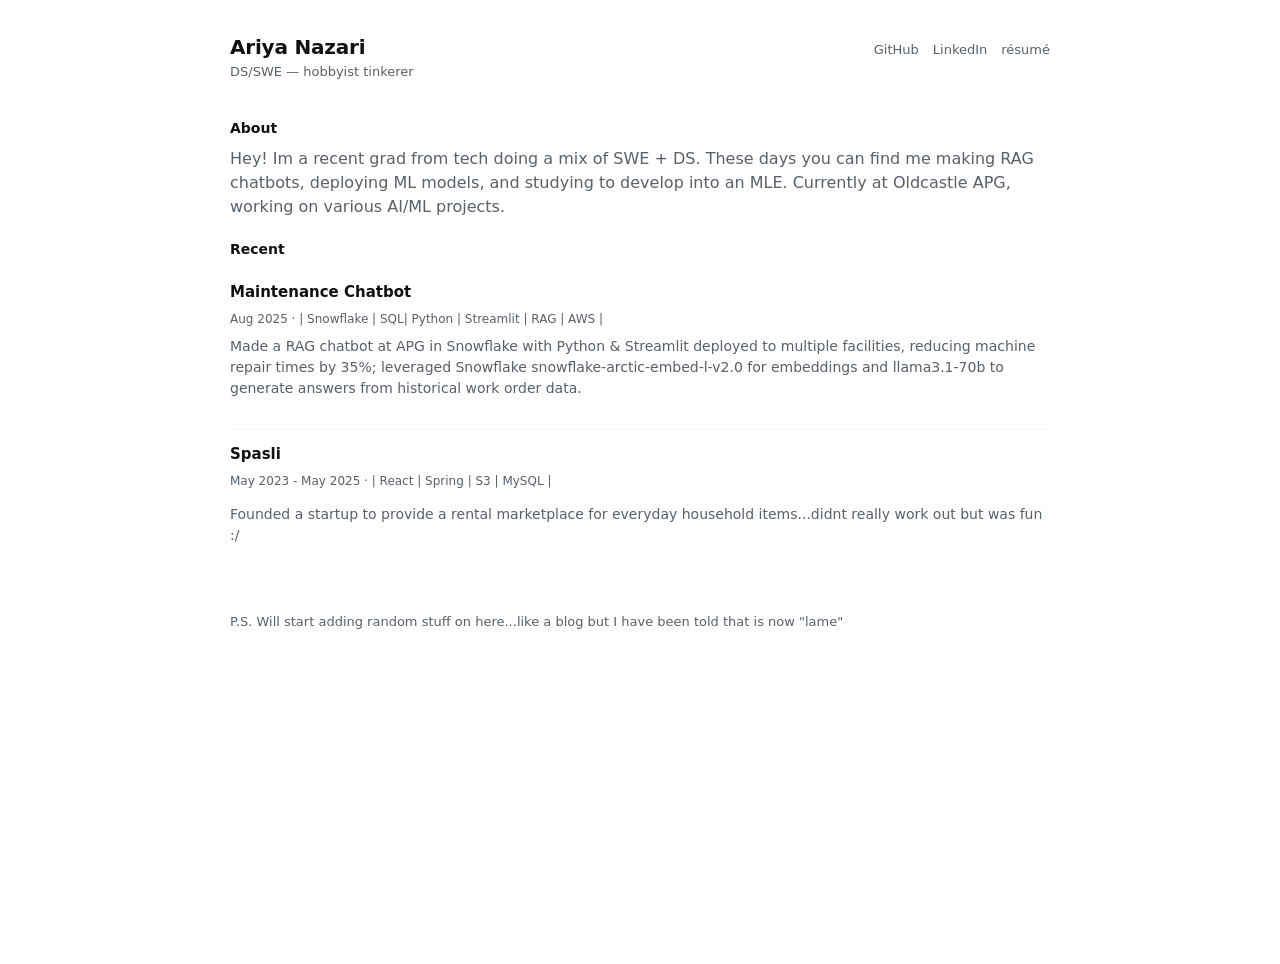
==== index.html @ 2fdd9da3 "Add files via upload" ====
<!doctype html>
<html lang="en">
<head>
  <meta charset="utf-8" />
  <meta name="viewport" content="width=device-width,initial-scale=1" />
  <title>Ariya Nazari</title>
  <meta name="description" content="My personal site for sharing random stuff" />
  <link rel="icon" href="https://www.svgrepo.com/show/440512/rick.svg">
  
  <style>
    :root{
      --bg:#fff;
      --fg:#111;
      --muted:#586069;
      --accent:#0b5cff;
      --mono: ui-monospace, SFMono-Regular, Menlo, Monaco, 'Roboto Mono', 'Courier New', monospace;
      color-scheme: light;
    }
    @media (prefers-color-scheme: dark){
      :root{ --bg:#0b0b0c; --fg:#e6eef8; --muted:#94a3b8; --accent:#6ea8ff; color-scheme: dark; }
    }
    html,body{height:100%;}
    body{
      margin:0;
      font-family: Inter, ui-sans-serif, system-ui, -apple-system, 'Segoe UI', Roboto, 'Helvetica Neue', Arial;
      background:var(--bg);
      color:var(--fg);
      -webkit-font-smoothing:antialiased;
      -moz-osx-font-smoothing:grayscale;
      line-height:1.5;
      padding:32px 20px;
      display:flex;
      justify-content:center;
    }
    .wrap{max-width:820px;width:100%;}
    header{
      display:flex;align-items:baseline;justify-content:space-between;gap:16px;margin-bottom:28px;
    }
    .brand{display:flex;flex-direction:column}
    h1{font-size:20px;margin:0;font-weight:600;letter-spacing:-0.2px}
    .subtitle{color:var(--muted);font-size:13px}

    nav{display:flex;gap:14px;align-items:center}
    a{color:inherit;text-decoration:none}
    .link{font-size:13px;color:var(--muted)}
    .link:hover{color:var(--fg);text-decoration:underline}

    main{padding-top:8px}
    .lead{font-size:15px;margin:0 0 18px;color:var(--muted)}

    .posts{display:flex;flex-direction:column;gap:18px}
    .post{padding:12px 0;border-top:1px solid rgba(0,0,0,0.04)}
    .post:first-child{border-top:0}
    .post-title{font-size:15px;margin:0;font-weight:600}
    .meta{font-size:12px;color:var(--muted);margin-top:6px}
    .post .excerpt{margin:8px 0 0;color:var(--muted);font-size:14px}

    footer{margin-top:40px;color:var(--muted);font-size:13px}

    
    .kbd{font-family:var(--mono);font-size:12px;padding:2px 6px;border-radius:6px;border:1px solid rgba(0,0,0,0.06);background:rgba(0,0,0,0.02)}

    @media (max-width:520px){
      body{padding:20px}
      header{flex-direction:column;align-items:flex-start;gap:8px}
    }
  </style>
</head>
<body>
  <div class="wrap">
    <header>
      <div class="brand">
        <h1>Ariya Nazari</h1>
        <div class="subtitle">DS/SWE — hobbyist tinkerer</div>
      </div>
      <nav aria-label="main navigation">
        <a class="link" href="https://github.com/mp20" target="_blank">GitHub</a>
        <a class="link" href="https://www.linkedin.com/in/ariyanazari/" target="_blank">LinkedIn</a>
        <a class="link" href="/Ariya_NazarI__Resume.pdf" target="_blank">résumé</a>        
      </nav>
    </header>

    <main>
    
      <section id="about" class="panel">
        <h2 style="font-size:14px;margin:0 0 8px">About</h2>
        <p style="margin:0 0 16px;color:var(--muted)">Hey! Im a recent grad from tech doing a mix of SWE + DS. These days you can find me making RAG chatbots, deploying ML models, and studying to develop into an MLE. Currently at Oldcastle APG, working on various AI/ML projects.</p>
      </section>

      <section id="projects">
        <h2 style="font-size:14px;margin:20px 0 8px">Recent</h2>
        <div class="posts" id="posts">          
          <article class="post">
            <a href="#" class="post-title">Maintenance Chatbot</a>
            <div class="meta">Aug 2025 · | Snowflake | SQL| Python | Streamlit | RAG | AWS |</div>
            <div class="excerpt">Made a RAG chatbot at APG in Snowflake with Python & Streamlit deployed to multiple facilities, reducing machine repair times
            by 35%; leveraged Snowflake snowflake-arctic-embed-l-v2.0 for embeddings and llama3.1-70b to generate answers from historical work order data.</div>
          </article>
         <article class="post">
            <a href="#" class="post-title">Spasli</a>
            <div class="meta">May 2023 - May 2025 · | React | Spring | S3 | MySQL |</div>
            <div class="excerpt">
            <p>Founded a startup to provide a rental marketplace for everyday household items...didnt really work out but was fun :/</p></div>
          </article>
        </div>
      </section>

      <footer>
        <div>P.S. Will start adding random stuff on here...like a blog but I have been told that is now "lame"</div>
      </footer>
    </main>
  </div>

</body>
</html>
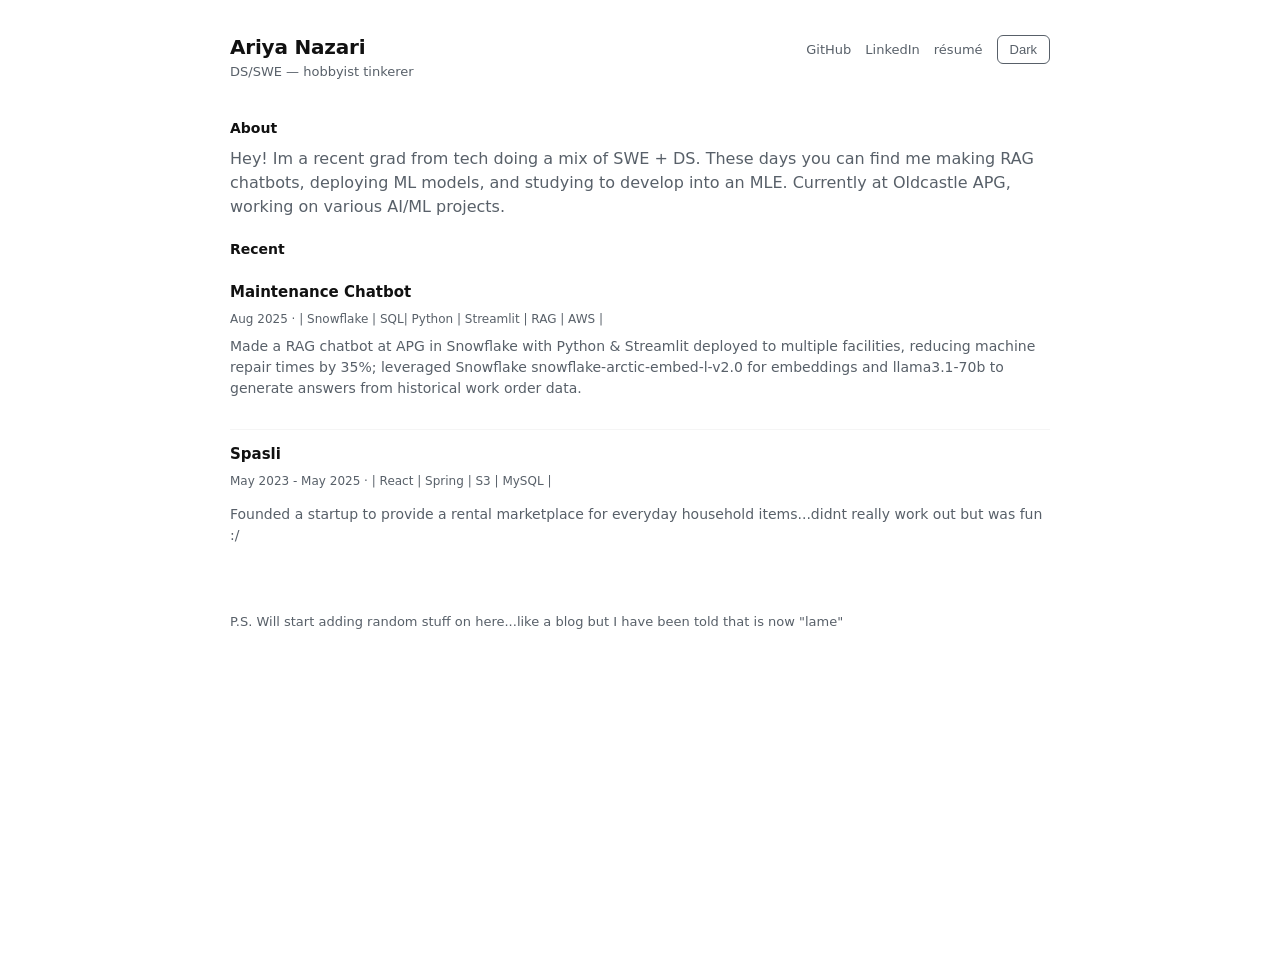
==== commit 33180a7a: "Update index.html dark/light mode" ====
--- a/index.html
+++ b/index.html
@@ -16,9 +16,24 @@
       --mono: ui-monospace, SFMono-Regular, Menlo, Monaco, 'Roboto Mono', 'Courier New', monospace;
       color-scheme: light;
     }
-    @media (prefers-color-scheme: dark){
-      :root{ --bg:#0b0b0c; --fg:#e6eef8; --muted:#94a3b8; --accent:#6ea8ff; color-scheme: dark; }
+    
+    
+    [data-theme="light"] {
+    --bg: #fff;
+    --fg: #111;
+    --muted: #586069;
+    --accent: #0b5cff;
+    color-scheme: light;
     }
+
+    [data-theme="dark"] {
+    --bg: #0b0b0c;
+    --fg: #e6eef8;
+    --muted: #94a3b8;
+    --accent: #6ea8ff;
+    color-scheme: dark;
+    }
+
     html,body{height:100%;}
     body{
       margin:0;
@@ -44,6 +59,23 @@
     a{color:inherit;text-decoration:none}
     .link{font-size:13px;color:var(--muted)}
     .link:hover{color:var(--fg);text-decoration:underline}
+
+    #theme-toggle {
+    font-size: 13px;
+    padding: 6px 12px;
+    border: 1px solid var(--muted);
+    border-radius: 6px;
+    background: transparent;
+    color: var(--muted);
+    transition: all 0.2s ease;
+    }
+
+    #theme-toggle:hover {
+    background: var(--muted);
+    color: var(--bg);
+    border-color: var(--fg);
+    }
+
 
     main{padding-top:8px}
     .lead{font-size:15px;margin:0 0 18px;color:var(--muted)}
@@ -76,7 +108,8 @@
       <nav aria-label="main navigation">
         <a class="link" href="https://github.com/mp20" target="_blank">GitHub</a>
         <a class="link" href="https://www.linkedin.com/in/ariyanazari/" target="_blank">LinkedIn</a>
-        <a class="link" href="/Ariya_NazarI__Resume.pdf" target="_blank">résumé</a>        
+        <a class="link" href="/Ariya_NazarI__Resume.pdf" target="_blank">résumé</a>   
+        <button id="theme-toggle" class="link" style="font-size:13px;"></button>     
       </nav>
     </header>
 
@@ -110,6 +143,33 @@
       </footer>
     </main>
   </div>
+  
 
+<script>
+  const toggleBtn = document.getElementById('theme-toggle');
+  const root = document.documentElement;
+  const storedTheme = localStorage.getItem('theme');
+
+  function updateButtonLabel(theme) {
+    toggleBtn.textContent = theme === 'dark' ? 'Light' : 'Dark';
+  }
+
+  if (storedTheme) {
+    root.setAttribute('data-theme', storedTheme);
+    updateButtonLabel(storedTheme);
+  } else {
+    const defaultTheme = 'light';
+    root.setAttribute('data-theme', defaultTheme);
+    updateButtonLabel(defaultTheme);
+  }
+
+  toggleBtn.addEventListener('click', () => {
+    const currentTheme = root.getAttribute('data-theme');
+    const newTheme = currentTheme === 'dark' ? 'light' : 'dark';
+    root.setAttribute('data-theme', newTheme);
+    localStorage.setItem('theme', newTheme);
+    updateButtonLabel(newTheme);
+  });
+</script>
 </body>
 </html>
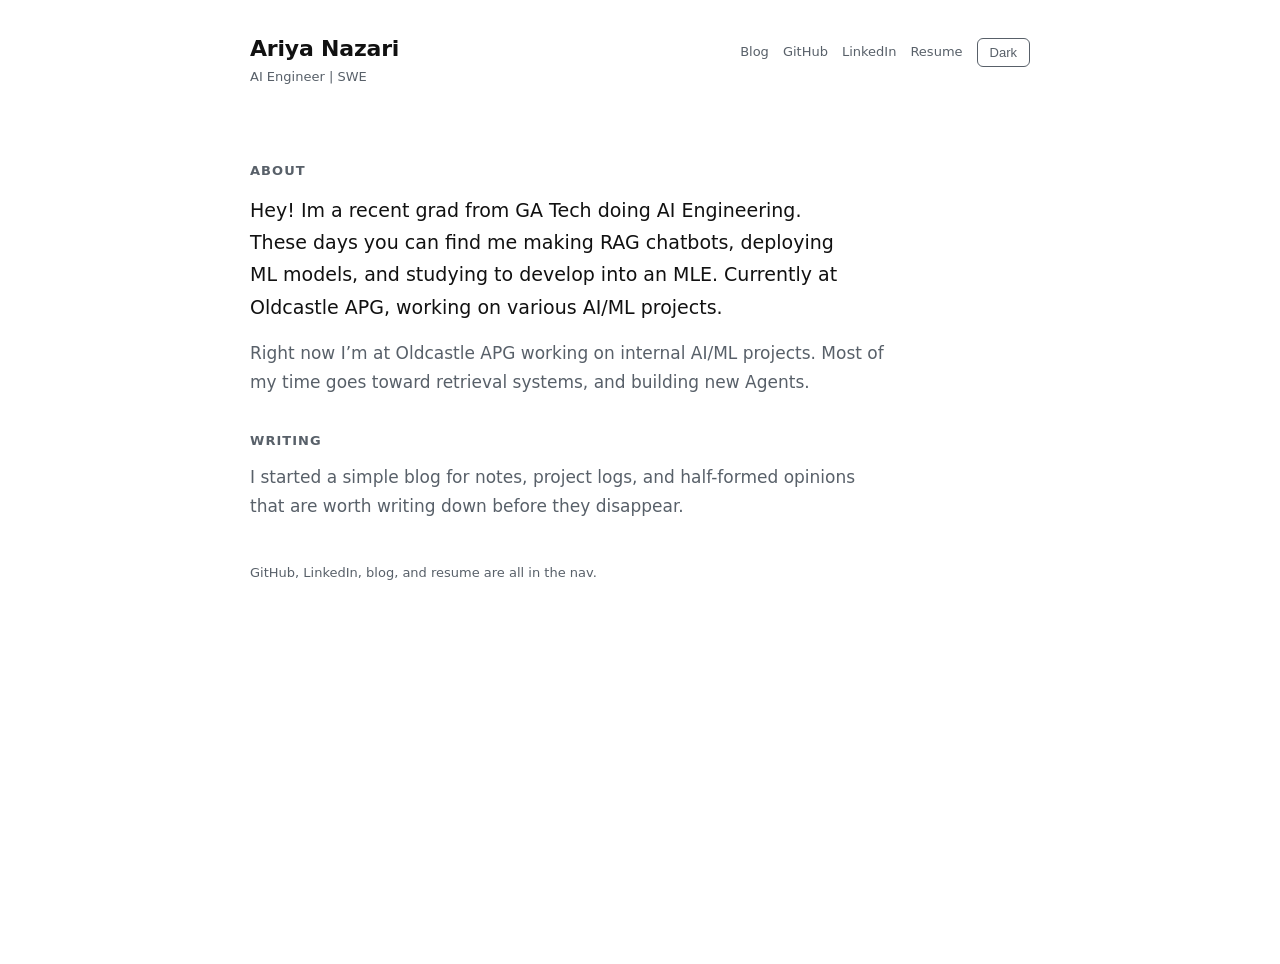
==== commit 609ea0b5: "blog" ====
--- a/index.html
+++ b/index.html
@@ -1,175 +1,302 @@
 <!doctype html>
 <html lang="en">
-<head>
-  <meta charset="utf-8" />
-  <meta name="viewport" content="width=device-width,initial-scale=1" />
-  <title>Ariya Nazari</title>
-  <meta name="description" content="My personal site for sharing random stuff" />
-  <link rel="icon" href="https://www.svgrepo.com/show/440512/rick.svg">
-  
-  <style>
-    :root{
-      --bg:#fff;
-      --fg:#111;
-      --muted:#586069;
-      --accent:#0b5cff;
-      --mono: ui-monospace, SFMono-Regular, Menlo, Monaco, 'Roboto Mono', 'Courier New', monospace;
-      color-scheme: light;
-    }
-    
-    
-    [data-theme="light"] {
-    --bg: #fff;
-    --fg: #111;
-    --muted: #586069;
-    --accent: #0b5cff;
-    color-scheme: light;
-    }
-
-    [data-theme="dark"] {
-    --bg: #0b0b0c;
-    --fg: #e6eef8;
-    --muted: #94a3b8;
-    --accent: #6ea8ff;
-    color-scheme: dark;
-    }
-
-    html,body{height:100%;}
-    body{
-      margin:0;
-      font-family: Inter, ui-sans-serif, system-ui, -apple-system, 'Segoe UI', Roboto, 'Helvetica Neue', Arial;
-      background:var(--bg);
-      color:var(--fg);
-      -webkit-font-smoothing:antialiased;
-      -moz-osx-font-smoothing:grayscale;
-      line-height:1.5;
-      padding:32px 20px;
-      display:flex;
-      justify-content:center;
-    }
-    .wrap{max-width:820px;width:100%;}
-    header{
-      display:flex;align-items:baseline;justify-content:space-between;gap:16px;margin-bottom:28px;
-    }
-    .brand{display:flex;flex-direction:column}
-    h1{font-size:20px;margin:0;font-weight:600;letter-spacing:-0.2px}
-    .subtitle{color:var(--muted);font-size:13px}
-
-    nav{display:flex;gap:14px;align-items:center}
-    a{color:inherit;text-decoration:none}
-    .link{font-size:13px;color:var(--muted)}
-    .link:hover{color:var(--fg);text-decoration:underline}
-
-    #theme-toggle {
-    font-size: 13px;
-    padding: 6px 12px;
-    border: 1px solid var(--muted);
-    border-radius: 6px;
-    background: transparent;
-    color: var(--muted);
-    transition: all 0.2s ease;
-    }
-
-    #theme-toggle:hover {
-    background: var(--muted);
-    color: var(--bg);
-    border-color: var(--fg);
-    }
-
-
-    main{padding-top:8px}
-    .lead{font-size:15px;margin:0 0 18px;color:var(--muted)}
-
-    .posts{display:flex;flex-direction:column;gap:18px}
-    .post{padding:12px 0;border-top:1px solid rgba(0,0,0,0.04)}
-    .post:first-child{border-top:0}
-    .post-title{font-size:15px;margin:0;font-weight:600}
-    .meta{font-size:12px;color:var(--muted);margin-top:6px}
-    .post .excerpt{margin:8px 0 0;color:var(--muted);font-size:14px}
-
-    footer{margin-top:40px;color:var(--muted);font-size:13px}
-
-    
-    .kbd{font-family:var(--mono);font-size:12px;padding:2px 6px;border-radius:6px;border:1px solid rgba(0,0,0,0.06);background:rgba(0,0,0,0.02)}
-
-    @media (max-width:520px){
-      body{padding:20px}
-      header{flex-direction:column;align-items:flex-start;gap:8px}
-    }
-  </style>
-</head>
-<body>
-  <div class="wrap">
-    <header>
-      <div class="brand">
-        <h1>Ariya Nazari</h1>
-        <div class="subtitle">DS/SWE — hobbyist tinkerer</div>
-      </div>
-      <nav aria-label="main navigation">
-        <a class="link" href="https://github.com/mp20" target="_blank">GitHub</a>
-        <a class="link" href="https://www.linkedin.com/in/ariyanazari/" target="_blank">LinkedIn</a>
-        <a class="link" href="/Ariya_NazarI__Resume.pdf" target="_blank">résumé</a>   
-        <button id="theme-toggle" class="link" style="font-size:13px;"></button>     
-      </nav>
-    </header>
-
-    <main>
-    
-      <section id="about" class="panel">
-        <h2 style="font-size:14px;margin:0 0 8px">About</h2>
-        <p style="margin:0 0 16px;color:var(--muted)">Hey! Im a recent grad from tech doing a mix of SWE + DS. These days you can find me making RAG chatbots, deploying ML models, and studying to develop into an MLE. Currently at Oldcastle APG, working on various AI/ML projects.</p>
-      </section>
-
-      <section id="projects">
-        <h2 style="font-size:14px;margin:20px 0 8px">Recent</h2>
-        <div class="posts" id="posts">          
-          <article class="post">
-            <a href="#" class="post-title">Maintenance Chatbot</a>
-            <div class="meta">Aug 2025 · | Snowflake | SQL| Python | Streamlit | RAG | AWS |</div>
-            <div class="excerpt">Made a RAG chatbot at APG in Snowflake with Python & Streamlit deployed to multiple facilities, reducing machine repair times
-            by 35%; leveraged Snowflake snowflake-arctic-embed-l-v2.0 for embeddings and llama3.1-70b to generate answers from historical work order data.</div>
-          </article>
-         <article class="post">
-            <a href="#" class="post-title">Spasli</a>
-            <div class="meta">May 2023 - May 2025 · | React | Spring | S3 | MySQL |</div>
-            <div class="excerpt">
-            <p>Founded a startup to provide a rental marketplace for everyday household items...didnt really work out but was fun :/</p></div>
-          </article>
+  <head>
+    <meta charset="utf-8" />
+    <meta name="viewport" content="width=device-width,initial-scale=1" />
+    <title>Ariya Nazari</title>
+    <meta
+      name="description"
+      content="My personal site for sharing random stuff"
+    />
+    <link rel="icon" href="https://www.svgrepo.com/show/440512/rick.svg" />
+
+    <style>
+      :root {
+        --bg: #fff;
+        --fg: #111;
+        --muted: #586069;
+        --accent: #0b5cff;
+        --mono:
+          ui-monospace, SFMono-Regular, Menlo, Monaco, "Roboto Mono",
+          "Courier New", monospace;
+        color-scheme: light;
+      }
+
+      [data-theme="light"] {
+        --bg: #fff;
+        --fg: #111;
+        --muted: #586069;
+        --accent: #0b5cff;
+        color-scheme: light;
+      }
+
+      [data-theme="dark"] {
+        --bg: #0b0b0c;
+        --fg: #e6eef8;
+        --muted: #94a3b8;
+        --accent: #6ea8ff;
+        color-scheme: dark;
+      }
+
+      html,
+      body {
+        height: 100%;
+      }
+      body {
+        margin: 0;
+        font-family:
+          Inter,
+          ui-sans-serif,
+          system-ui,
+          -apple-system,
+          "Segoe UI",
+          Roboto,
+          "Helvetica Neue",
+          Arial;
+        background: var(--bg);
+        color: var(--fg);
+        -webkit-font-smoothing: antialiased;
+        -moz-osx-font-smoothing: grayscale;
+        line-height: 1.58;
+        padding: 32px 20px;
+        display: flex;
+        justify-content: center;
+      }
+      .wrap {
+        max-width: 780px;
+        width: 100%;
+      }
+      header {
+        display: flex;
+        align-items: baseline;
+        justify-content: space-between;
+        gap: 16px;
+        margin-bottom: 32px;
+      }
+      .brand {
+        display: flex;
+        flex-direction: column;
+      }
+      h1 {
+        font-size: 22px;
+        margin: 0;
+        font-weight: 600;
+        letter-spacing: -0.2px;
+      }
+      .subtitle {
+        color: var(--muted);
+        font-size: 13px;
+      }
+
+      nav {
+        display: flex;
+        gap: 14px;
+        align-items: center;
+      }
+      a {
+        color: inherit;
+        text-decoration: none;
+      }
+      .link {
+        font-size: 13px;
+        color: var(--muted);
+      }
+      .link:hover {
+        color: var(--fg);
+        text-decoration: underline;
+      }
+
+      #theme-toggle {
+        font-size: 13px;
+        padding: 6px 12px;
+        border: 1px solid var(--muted);
+        border-radius: 6px;
+        background: transparent;
+        color: var(--muted);
+        transition: all 0.2s ease;
+      }
+
+      #theme-toggle:hover {
+        background: var(--muted);
+        color: var(--bg);
+        border-color: var(--fg);
+      }
+
+      main {
+        padding-top: 8px;
+      }
+      .lead {
+        font-size: 19px;
+        margin: 0 0 16px;
+        color: var(--fg);
+        line-height: 1.7;
+        max-width: 38rem;
+      }
+      .section {
+        margin-top: 34px;
+      }
+      .section-title {
+        font-size: 13px;
+        margin: 0 0 12px;
+        color: var(--muted);
+        letter-spacing: 0.08em;
+        text-transform: uppercase;
+      }
+      .section-copy {
+        margin: 0;
+        color: var(--muted);
+        font-size: 17px;
+        line-height: 1.7;
+        max-width: 40rem;
+      }
+
+      .posts {
+        display: flex;
+        flex-direction: column;
+        gap: 0;
+      }
+      .post {
+        padding: 16px 0;
+        border-top: 1px solid rgba(0, 0, 0, 0.06);
+      }
+      .post:first-child {
+        border-top: 0;
+      }
+      .post-title {
+        font-size: 20px;
+        margin: 0;
+        font-weight: 600;
+        letter-spacing: -0.01em;
+      }
+      .meta {
+        font-size: 12px;
+        color: var(--muted);
+        margin-top: 7px;
+        font-family: var(--mono);
+      }
+      .post .excerpt {
+        margin: 9px 0 0;
+        color: var(--muted);
+        font-size: 16px;
+        line-height: 1.65;
+        max-width: 42rem;
+      }
+
+      footer {
+        margin-top: 42px;
+        color: var(--muted);
+        font-size: 13px;
+      }
+
+      .kbd {
+        font-family: var(--mono);
+        font-size: 12px;
+        padding: 2px 6px;
+        border-radius: 6px;
+        border: 1px solid rgba(0, 0, 0, 0.06);
+        background: rgba(0, 0, 0, 0.02);
+      }
+
+      @media (max-width: 520px) {
+        body {
+          padding: 20px;
+        }
+        header {
+          flex-direction: column;
+          align-items: flex-start;
+          gap: 8px;
+        }
+      }
+    </style>
+  </head>
+  <body>
+    <div class="wrap">
+      <header>
+        <div class="brand">
+          <h1>Ariya Nazari</h1>
+          <div class="subtitle">AI Engineer | SWE</div>
         </div>
-      </section>
-
-      <footer>
-        <div>P.S. Will start adding random stuff on here...like a blog but I have been told that is now "lame"</div>
-      </footer>
-    </main>
-  </div>
-  
-
-<script>
-  const toggleBtn = document.getElementById('theme-toggle');
-  const root = document.documentElement;
-  const storedTheme = localStorage.getItem('theme');
-
-  function updateButtonLabel(theme) {
-    toggleBtn.textContent = theme === 'dark' ? 'Light' : 'Dark';
-  }
-
-  if (storedTheme) {
-    root.setAttribute('data-theme', storedTheme);
-    updateButtonLabel(storedTheme);
-  } else {
-    const defaultTheme = 'light';
-    root.setAttribute('data-theme', defaultTheme);
-    updateButtonLabel(defaultTheme);
-  }
-
-  toggleBtn.addEventListener('click', () => {
-    const currentTheme = root.getAttribute('data-theme');
-    const newTheme = currentTheme === 'dark' ? 'light' : 'dark';
-    root.setAttribute('data-theme', newTheme);
-    localStorage.setItem('theme', newTheme);
-    updateButtonLabel(newTheme);
-  });
-</script>
-</body>
+        <nav aria-label="main navigation">
+          <a class="link" href="/blog/">Blog</a>
+          <a class="link" href="https://github.com/mp20" target="_blank"
+            >GitHub</a
+          >
+          <a
+            class="link"
+            href="https://www.linkedin.com/in/ariyanazari/"
+            target="_blank"
+            >LinkedIn</a
+          >
+          <a
+            class="link"
+            href="/Ariya_Nazari_Resume_Redacted.pdf"
+            target="_blank"
+            >Resume</a
+          >
+          <button
+            id="theme-toggle"
+            class="link"
+            style="font-size: 13px"
+          ></button>
+        </nav>
+      </header>
+
+      <main>
+        <section id="about" class="section">
+          <h2 class="section-title">About</h2>
+          <p class="lead">
+            Hey! Im a recent grad from GA Tech doing AI Engineering. These days
+            you can find me making RAG chatbots, deploying ML models, and
+            studying to develop into an MLE. Currently at Oldcastle APG, working
+            on various AI/ML projects.
+          </p>
+          <p class="section-copy">
+            Right now I’m at Oldcastle APG working on internal AI/ML projects.
+            Most of my time goes toward retrieval systems, and building new
+            Agents.
+          </p>
+        </section>
+
+        <section id="writing" class="section">
+          <h2 class="section-title">Writing</h2>
+          <p class="section-copy">
+            I started a simple <a href="/blog/">blog</a> for notes, project
+            logs, and half-formed opinions that are worth writing down before
+            they disappear.
+          </p>
+        </section>
+
+        <footer>
+          <div>GitHub, LinkedIn, blog, and resume are all in the nav.</div>
+        </footer>
+      </main>
+    </div>
+
+    <script>
+      const toggleBtn = document.getElementById("theme-toggle");
+      const root = document.documentElement;
+      const storedTheme = localStorage.getItem("theme");
+
+      function updateButtonLabel(theme) {
+        toggleBtn.textContent = theme === "dark" ? "Light" : "Dark";
+      }
+
+      if (storedTheme) {
+        root.setAttribute("data-theme", storedTheme);
+        updateButtonLabel(storedTheme);
+      } else {
+        const defaultTheme = "light";
+        root.setAttribute("data-theme", defaultTheme);
+        updateButtonLabel(defaultTheme);
+      }
+
+      toggleBtn.addEventListener("click", () => {
+        const currentTheme = root.getAttribute("data-theme");
+        const newTheme = currentTheme === "dark" ? "light" : "dark";
+        root.setAttribute("data-theme", newTheme);
+        localStorage.setItem("theme", newTheme);
+        updateButtonLabel(newTheme);
+      });
+    </script>
+  </body>
 </html>
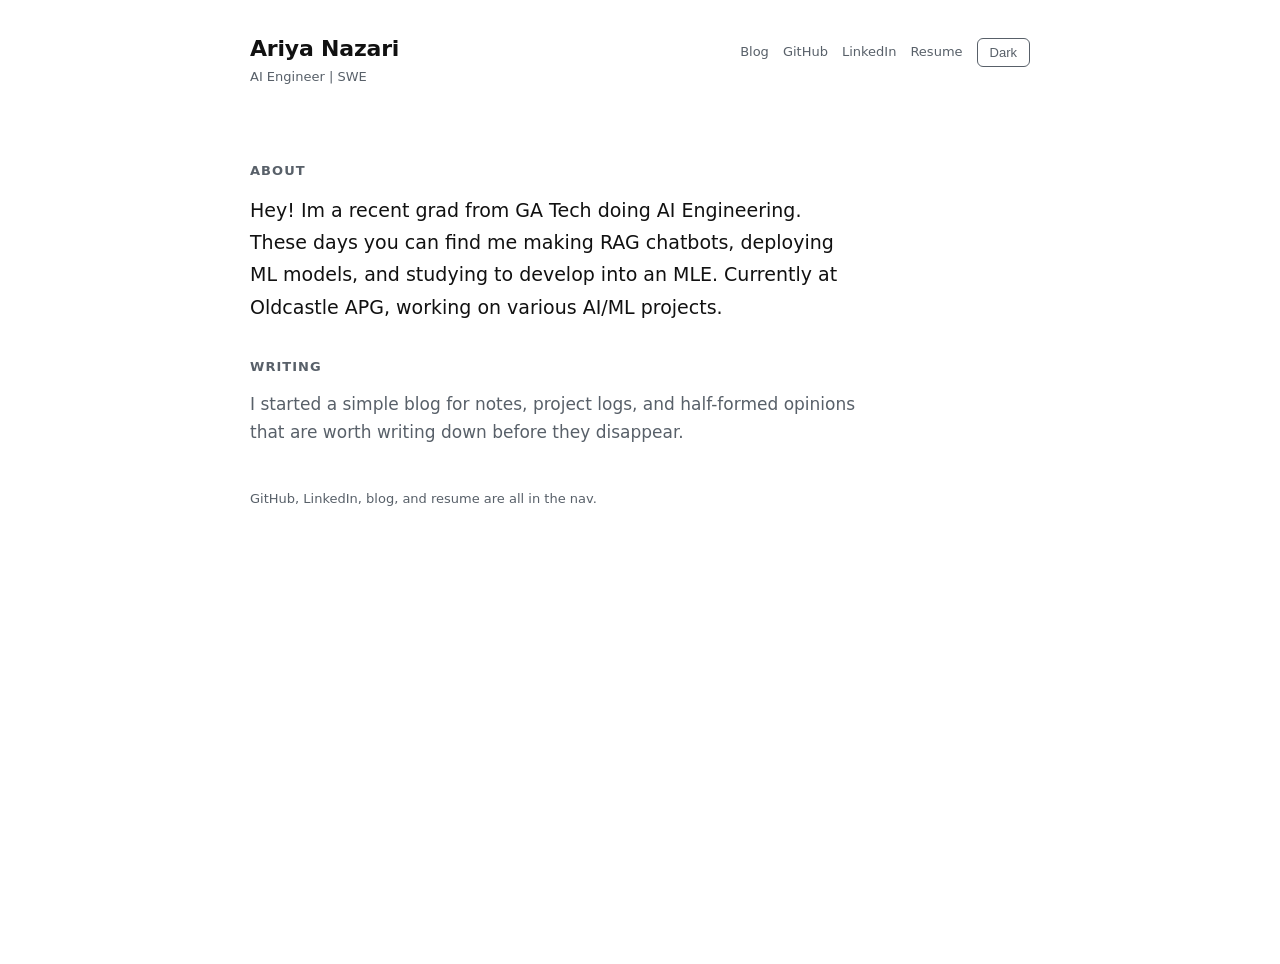
==== commit f0d781e6: "first blog" ====
--- a/index.html
+++ b/index.html
@@ -250,11 +250,6 @@
             studying to develop into an MLE. Currently at Oldcastle APG, working
             on various AI/ML projects.
           </p>
-          <p class="section-copy">
-            Right now I’m at Oldcastle APG working on internal AI/ML projects.
-            Most of my time goes toward retrieval systems, and building new
-            Agents.
-          </p>
         </section>
 
         <section id="writing" class="section">
